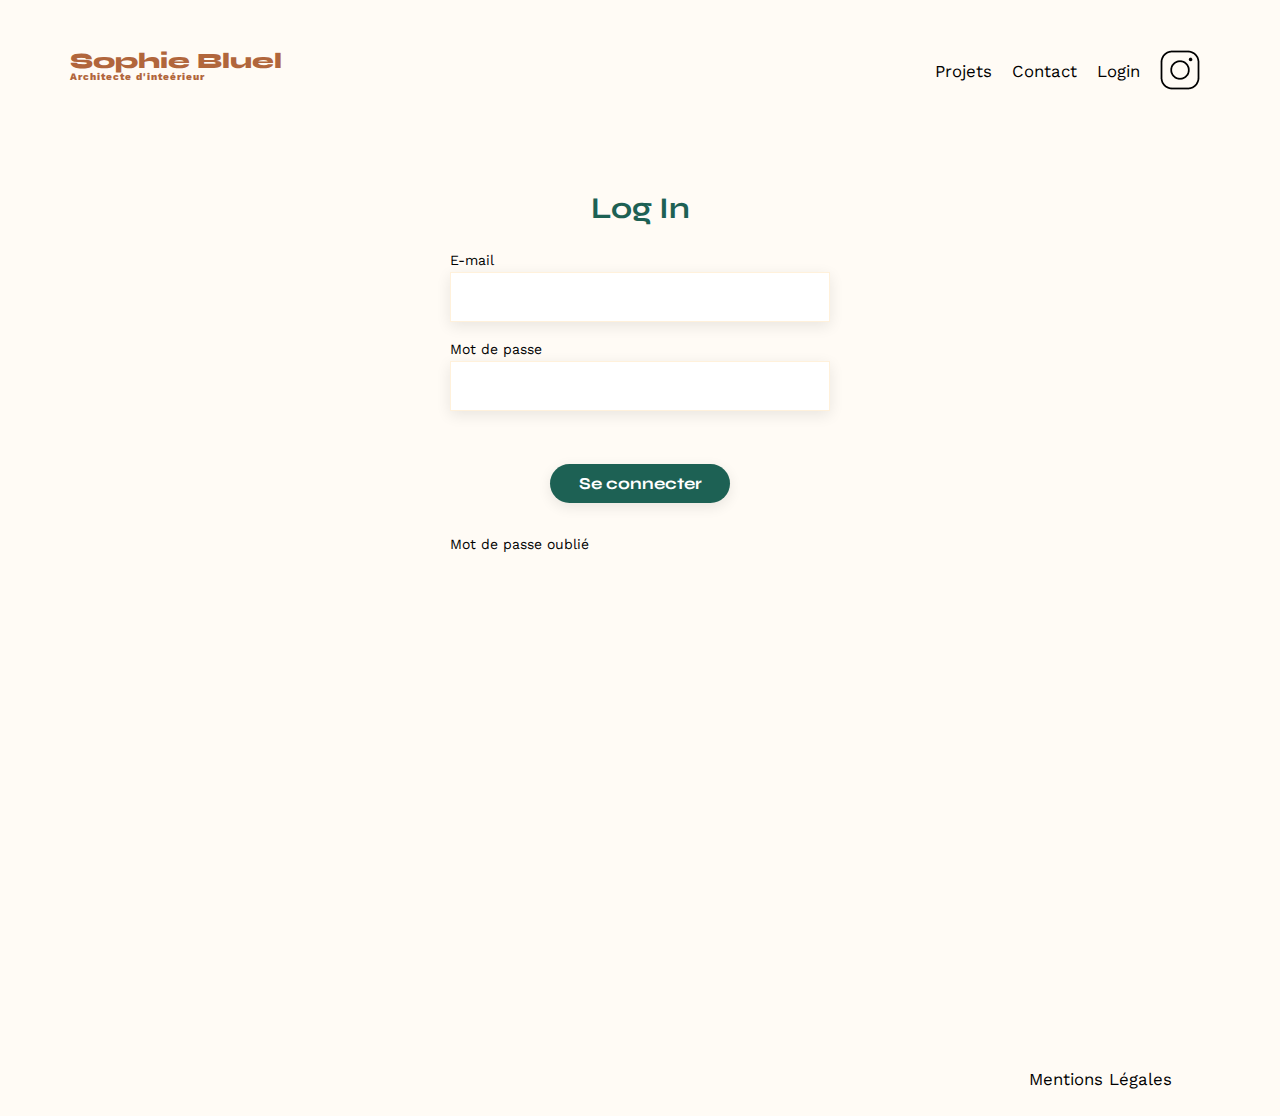
==== FrontEnd/login.html @ 0236da82 "tous mon projet" ====
<!DOCTYPE html>
<html lang="fr">
<head>
	<meta charset="UTF-8">
	<title>Sophie Bluel - Architecte d'intérieur</title>
	<meta name="viewport" content="width=device-width, initial-scale=1.0">
	<link rel="preconnect" href="https://fonts.googleapis.com">
	<link rel="preconnect" href="https://fonts.gstatic.com" crossorigin>
	<link href="https://fonts.googleapis.com/css2?family=Syne:wght@700;800&family=Work+Sans&display=swap" rel="stylesheet">
	<meta name="description" content="">
	<link rel="stylesheet" href="./assets/style.css">
</head>
<body>
<header>
	<h1>Sophie Bluel <span>Architecte d'inteérieur</span></h1>
	<nav>
		<ul>
			<li><a href="index.html">Projets</a></li>
			<li>Contact</li>
			<li><a href="login.html">Login</a></li>
			<li><img src="./assets/icons/instagram.png" alt="Instagram"></li>
		</ul>
	</nav>
</header>
<main class="login_main-container">
	<section id="login-section">
		<h2>Log In</h2>
		<form>
			<label for="email">E-mail</label>
			<input type="email" name="email" id="email">
			<label for="password">Mot de passe</label>
			<input type="password" name="password" id="password">
			<input type="submit" value="Se connecter" id="loginBtn">
		</form>
        <p><a href="#">Mot de passe oublié</a></p>
	</section>
</main>

<footer>
	<nav>
		<ul>
			<li>Mentions Légales</li>
		</ul>
	</nav>
</footer>
<script src="./assets/js/login.js" defer></script>
</body>
</html>
---- FrontEnd/assets/style.css ----
@import url('css/reset.css');
@import url('css/base.css');
@import url('css/page.css');
@import url('css/login.css');
@import url('css/modal.css');
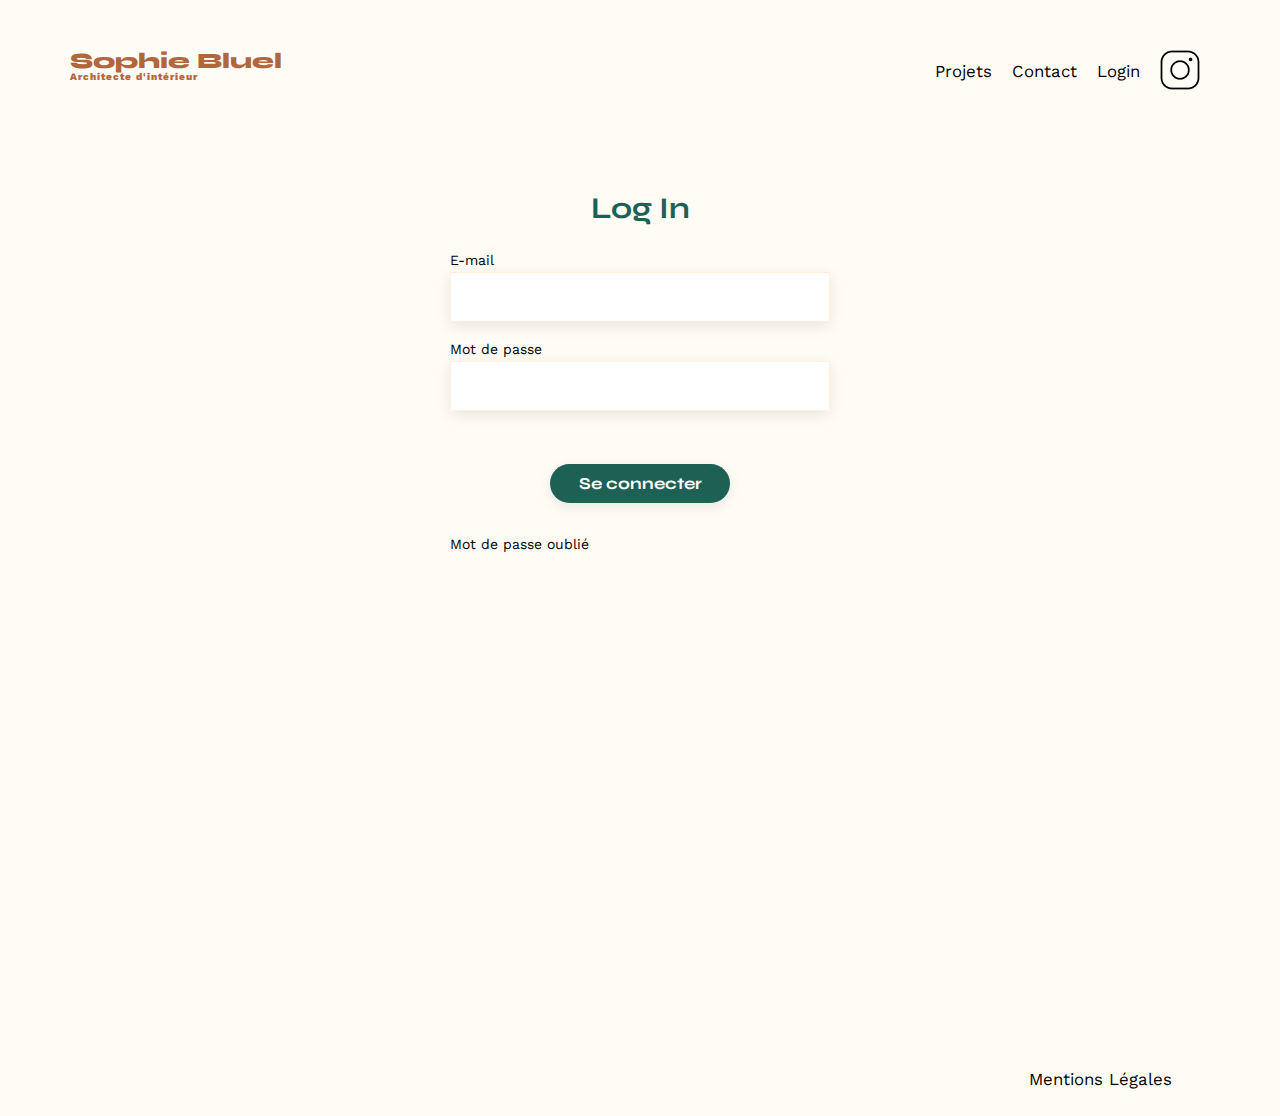
==== commit 27f9841f: "Update(login):mise à jour de la page login / logout" ====
--- a/FrontEnd/login.html
+++ b/FrontEnd/login.html
@@ -12,7 +12,7 @@
 </head>
 <body>
 <header>
-	<h1>Sophie Bluel <span>Architecte d'inteérieur</span></h1>
+	<h1>Sophie Bluel <span>Architecte d'intérieur</span></h1>
 	<nav>
 		<ul>
 			<li><a href="index.html">Projets</a></li>
@@ -43,6 +43,6 @@
 		</ul>
 	</nav>
 </footer>
-<script src="./assets/js/login.js" defer></script>
+<script type="module" src="./assets/js/login.js" defer></script>
 </body>
 </html>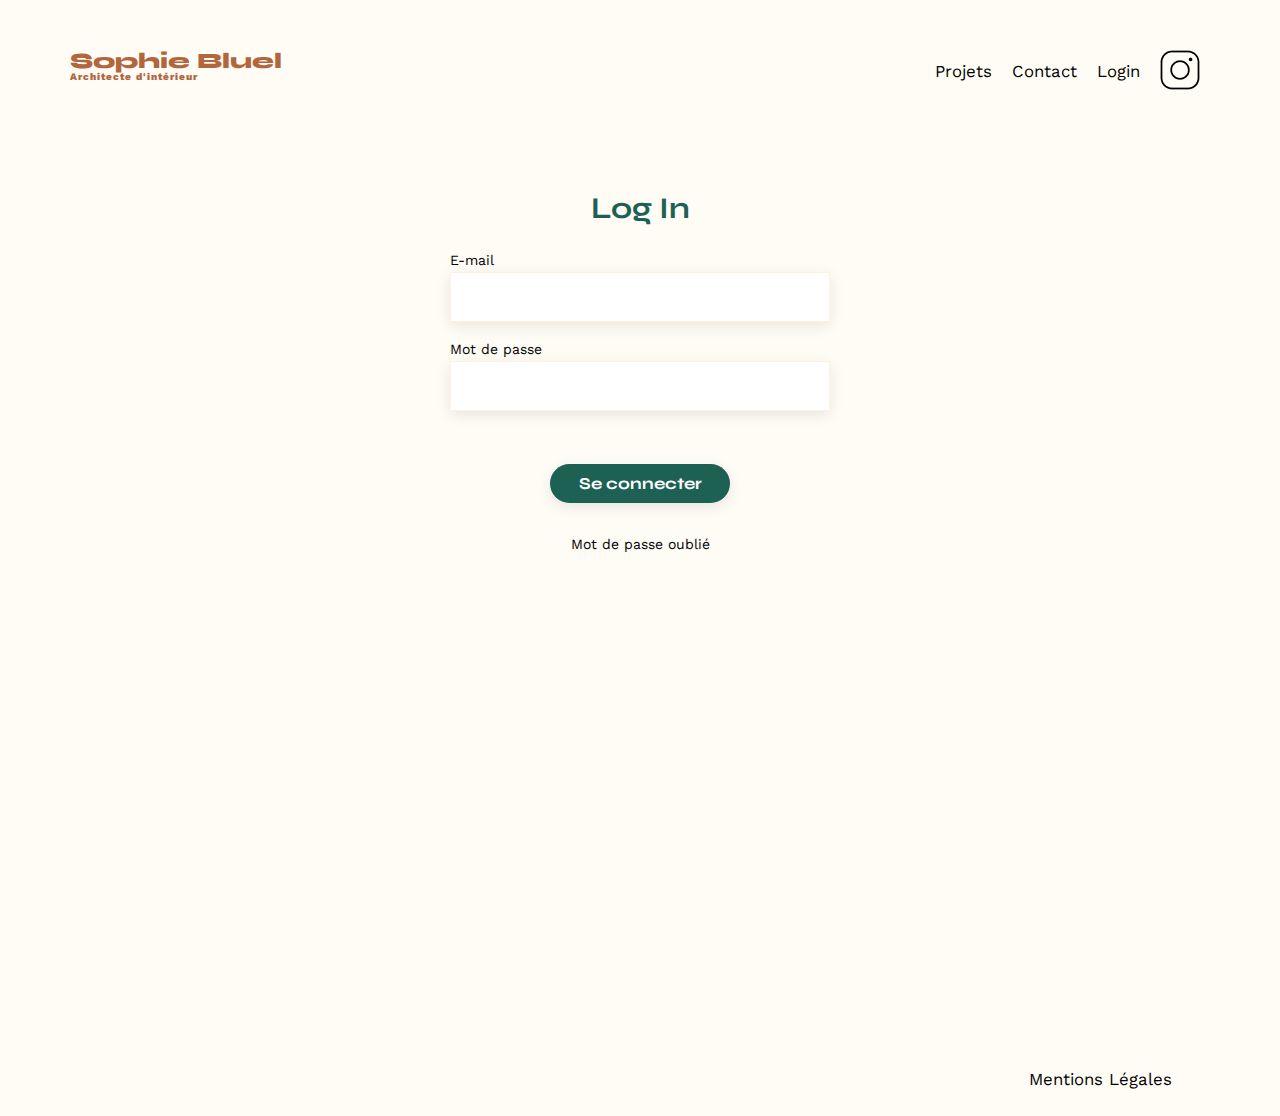
==== commit 6884d973: "Update(correction):ajout des dernières corrections" ====
--- a/FrontEnd/login.html
+++ b/FrontEnd/login.html
@@ -9,6 +9,7 @@
 	<link href="https://fonts.googleapis.com/css2?family=Syne:wght@700;800&family=Work+Sans&display=swap" rel="stylesheet">
 	<meta name="description" content="">
 	<link rel="stylesheet" href="./assets/style.css">
+	<link rel="icon" href="./assets/icons/favicon.ico" type="image/x-icon">
 </head>
 <body>
 <header>
@@ -24,7 +25,7 @@
 </header>
 <main class="login_main-container">
 	<section id="login-section">
-		<h2>Log In</h2>
+		<h2 class="login-title">Log In</h2>
 		<form>
 			<label for="email">E-mail</label>
 			<input type="email" name="email" id="email">
@@ -32,7 +33,7 @@
 			<input type="password" name="password" id="password">
 			<input type="submit" value="Se connecter" id="loginBtn">
 		</form>
-        <p><a href="#">Mot de passe oublié</a></p>
+        <p class="login-section_mdp"><a href="#">Mot de passe oublié</a></p>
 	</section>
 </main>
 
